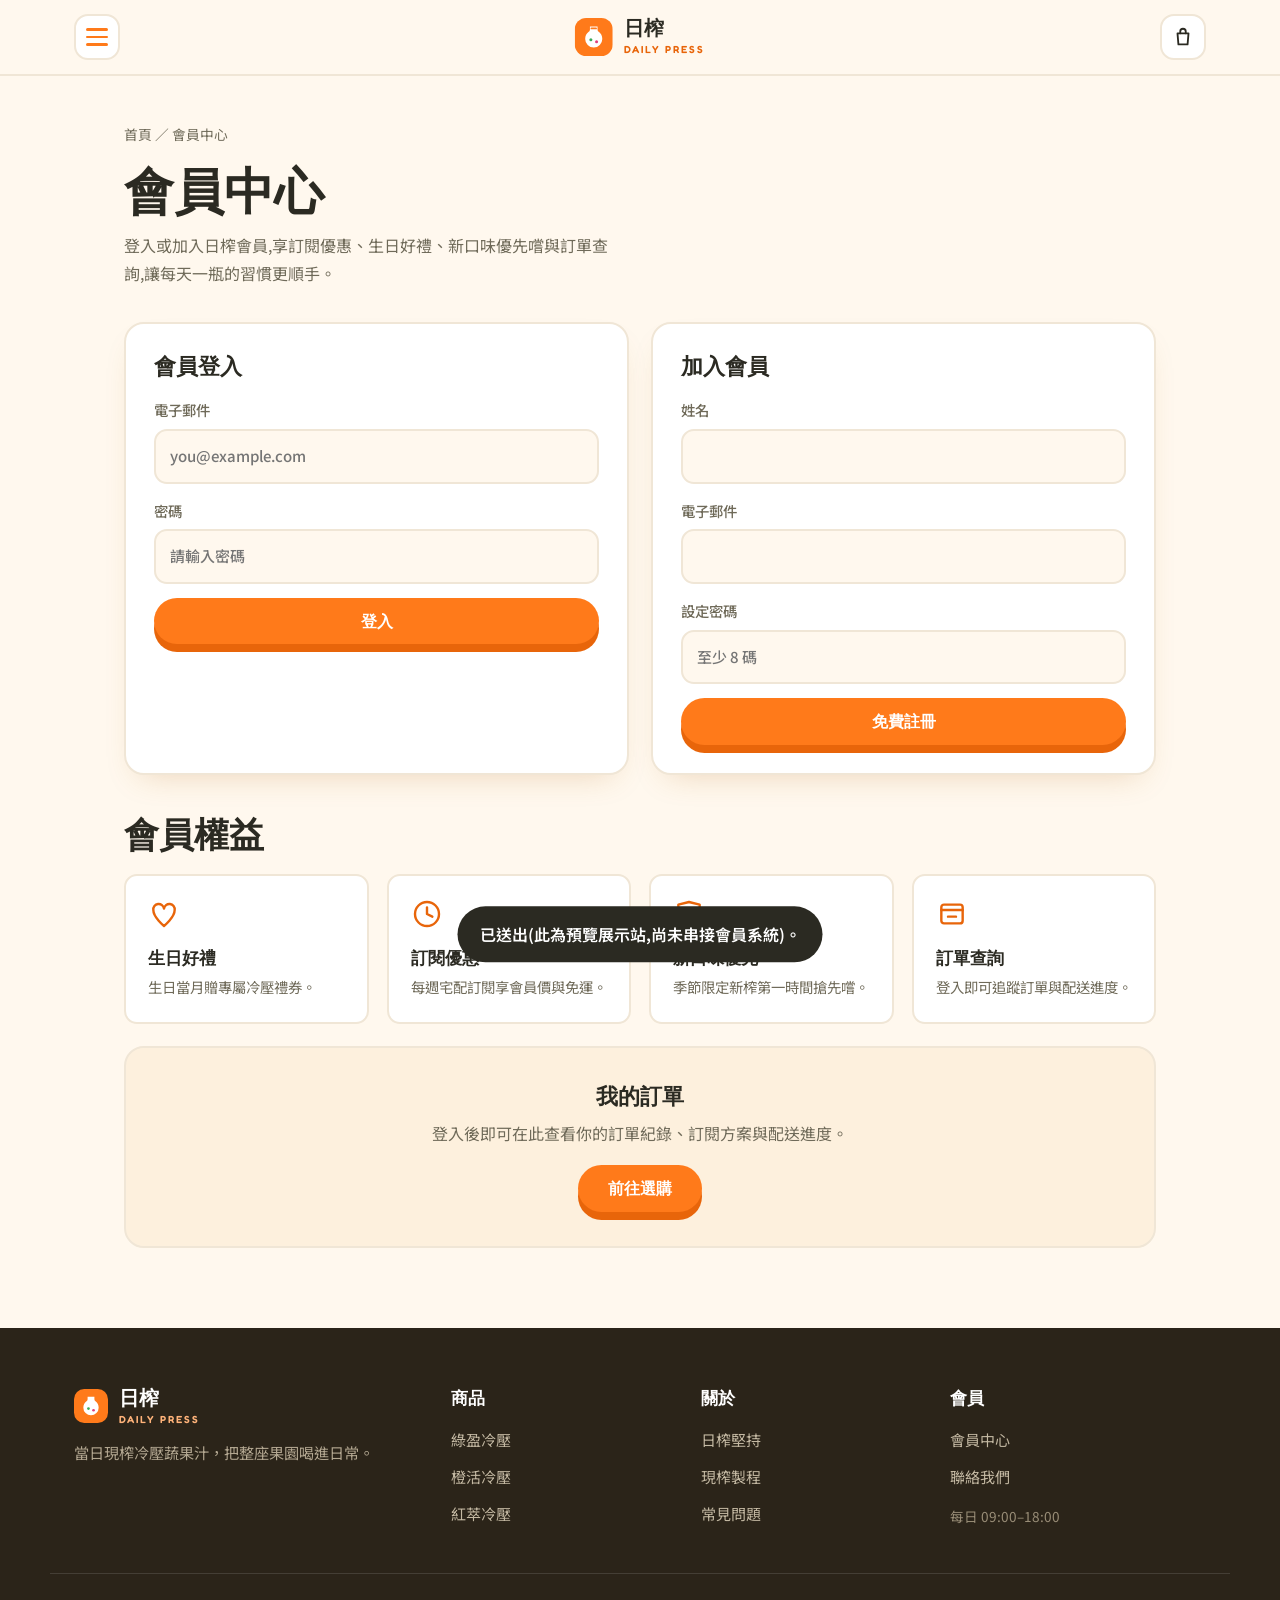
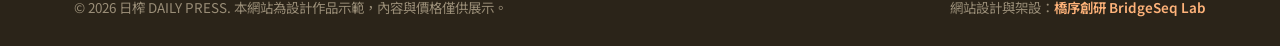
==== member.html @ da322b89 "Fix desktop nav breakpoint (logo left + horizontal nav) + add 會員中心 page (規範)" ====
<!DOCTYPE html>
<html lang="zh-Hant">
<head>
<meta charset="UTF-8">
<meta name="viewport" content="width=device-width, initial-scale=1">
<title>會員中心｜登入・註冊與訂單查詢 — 日榨 DAILY PRESS</title>
<meta name="description" content="日榨 DAILY PRESS 會員中心:登入或加入會員,享訂閱優惠、生日好禮、新口味優先嚐與訂單查詢,管理你的冷壓蔬果汁宅配。">
<meta name="keywords" content="日榨會員,會員中心,冷壓果汁訂閱,登入,註冊,訂單查詢">
<link rel="canonical" href="https://izzo24.github.io/daily-press/member.html">
<meta property="og:type" content="website">
<meta property="og:locale" content="zh_TW">
<meta property="og:site_name" content="日榨 DAILY PRESS">
<meta property="og:title" content="會員中心 — 日榨 DAILY PRESS">
<meta property="og:description" content="登入或加入日榨會員,享訂閱優惠、生日好禮與訂單查詢。">
<meta property="og:url" content="https://izzo24.github.io/daily-press/member.html">
<meta property="og:image" content="https://izzo24.github.io/daily-press/images/hero.webp">
<meta name="twitter:card" content="summary_large_image">
<meta name="theme-color" content="#ff7a1a">
<link rel="icon" href="data:image/svg+xml,%3Csvg xmlns='http://www.w3.org/2000/svg' viewBox='0 0 32 32'%3E%3Crect width='32' height='32' rx='9' fill='%23ff7a1a'/%3E%3Cpath d='M13 7h6v2.5c0 .8.4 1.5 1 2 2 1.6 3 3.5 3 6.5a7 7 0 01-14 0c0-3 1-4.9 3-6.5.6-.5 1-1.2 1-2V7z' fill='%23fff'/%3E%3C/svg%3E">
<link rel="preconnect" href="https://fonts.googleapis.com">
<link rel="preconnect" href="https://fonts.gstatic.com" crossorigin>
<link href="https://fonts.googleapis.com/css2?family=Fredoka:wght@500;600;700&family=Noto+Sans+TC:wght@400;500;700;900&display=swap" rel="stylesheet">
<link rel="stylesheet" href="./assets/style.css">
<style>
.mc{max-width:1080px;margin:0 auto;padding:46px 24px 80px}
.mc__crumb{font-size:.86rem;color:var(--ink-2);margin-bottom:14px}
.mc__crumb a{color:var(--ink-2)}.mc__crumb a:hover{color:var(--orange-d)}
.mc h1{font-family:var(--display);font-size:clamp(2rem,5vw,3.1rem);margin-bottom:10px}
.mc__sub{color:var(--ink-2);max-width:54ch;margin-bottom:34px}
.mc__grid{display:grid;grid-template-columns:1fr 1fr;gap:22px;margin-bottom:18px}
.mc__card{background:var(--panel);border:2px solid var(--line);border-radius:var(--r);padding:28px;box-shadow:var(--shadow)}
.mc__card h2{font-family:var(--display);font-size:1.4rem;margin-bottom:18px}
.mc__card label{display:block;font-weight:500;font-size:.9rem;margin-bottom:14px;color:var(--ink-2)}
.mc__card input{display:block;width:100%;margin-top:6px;padding:12px 14px;border:2px solid var(--line);border-radius:13px;background:var(--bg);font:inherit;font-size:15px;color:var(--ink)}
.mc__card input:focus{outline:none;border-color:var(--orange)}
.mc__h2{font-family:var(--display);font-size:clamp(1.5rem,4vw,2.2rem);margin:38px 0 18px}
.mc__benefits{display:grid;grid-template-columns:repeat(4,1fr);gap:18px}
.mc__b{background:var(--panel);border:2px solid var(--line);border-radius:var(--r-sm);padding:22px}
.mc__b svg{width:32px;height:32px;margin-bottom:10px;color:var(--orange-d)}
.mc__b h3{font-family:var(--display);font-size:1.08rem;margin-bottom:6px}
.mc__b p{font-size:.9rem;color:var(--ink-2)}
.mc__orders{margin-top:22px;background:var(--cream-2);border:2px solid var(--line);border-radius:var(--r);padding:34px;text-align:center}
.mc__orders h2{font-family:var(--display);font-size:1.4rem;margin-bottom:10px}
.mc__orders p{color:var(--ink-2);margin-bottom:18px}
.mc__toast{position:fixed;left:50%;bottom:28px;transform:translate(-50%,160%);background:var(--ink);color:#fff;padding:14px 22px;border-radius:999px;font-weight:600;z-index:400;transition:transform .4s}
.mc__toast.show{transform:translate(-50%,0)}
@media(max-width:760px){.mc__grid{grid-template-columns:1fr}.mc__benefits{grid-template-columns:1fr 1fr}}
@media(max-width:480px){.mc__benefits{grid-template-columns:1fr}}
</style>
<script type="application/ld+json">
{"@context":"https://schema.org","@graph":[
{"@type":"BreadcrumbList","itemListElement":[{"@type":"ListItem","position":1,"name":"首頁","item":"https://izzo24.github.io/daily-press/"},{"@type":"ListItem","position":2,"name":"會員中心","item":"https://izzo24.github.io/daily-press/member.html"}]},
{"@type":"WebPage","name":"會員中心 — 日榨 DAILY PRESS","url":"https://izzo24.github.io/daily-press/member.html","inLanguage":"zh-Hant"}]}
</script>
</head>
<body data-currency="NT$" data-ship-free="600" data-ship-fee="80" data-add-label="已加入購物車" data-cart-title="購物車">
<a class="skip" href="#main">跳到主要內容</a>
<header class="nav" id="top">
  <div class="wrap nav__in">
    <button class="burger" id="burger" aria-label="開啟選單" aria-expanded="false" aria-controls="menu"><span></span><span></span><span></span></button>
    <a class="brand" href="./index.html" aria-label="日榨 DAILY PRESS 首頁">
      <svg class="brand__mk" viewBox="0 0 40 40" width="38" height="38" aria-hidden="true"><rect width="40" height="40" rx="12" fill="#ff7a1a"/><path d="M16 9h8v3c0 1 .5 1.9 1.3 2.5C27.7 16.4 29 18.7 29 22a9 9 0 01-18 0c0-3.3 1.3-5.6 3.7-7.5C15.5 13.9 16 13 16 12V9z" fill="#fff"/><path d="M17.5 11h5" stroke="#ff7a1a" stroke-width="1.8" stroke-linecap="round"/><circle cx="17" cy="23" r="1.6" fill="#3aab5b"/><circle cx="23" cy="25" r="1.6" fill="#e0407a"/></svg>
      <span class="brand__tx"><b>日榨</b><i>DAILY PRESS</i></span>
    </a>
    <nav class="menu" id="menu" aria-label="主選單">
      <a href="./index.html#why">日榨堅持</a>
      <a href="./index.html#process">現榨製程</a>
      <a href="./index.html#shop">商品訂購</a>
      <a href="./index.html#faq">常見問題</a>
      <a href="./index.html#contact">聯絡我們</a>
      <a href="./member.html" aria-current="page">會員</a>
    </nav>
  </div>
</header>

<main id="main">
<section class="mc">
  <p class="mc__crumb"><a href="./index.html">首頁</a> ／ 會員中心</p>
  <h1>會員中心</h1>
  <p class="mc__sub">登入或加入日榨會員,享訂閱優惠、生日好禮、新口味優先嚐與訂單查詢,讓每天一瓶的習慣更順手。</p>
  <div class="mc__grid">
    <div class="mc__card">
      <h2>會員登入</h2>
      <form data-demo>
        <label>電子郵件<input type="email" required autocomplete="email" placeholder="you@example.com"></label>
        <label>密碼<input type="password" required autocomplete="current-password" placeholder="請輸入密碼"></label>
        <button class="btn btn--cta btn--block" type="submit">登入</button>
      </form>
    </div>
    <div class="mc__card">
      <h2>加入會員</h2>
      <form data-demo>
        <label>姓名<input type="text" required autocomplete="name"></label>
        <label>電子郵件<input type="email" required autocomplete="email"></label>
        <label>設定密碼<input type="password" required autocomplete="new-password" placeholder="至少 8 碼"></label>
        <button class="btn btn--cta btn--block" type="submit">免費註冊</button>
      </form>
    </div>
  </div>
  <h2 class="mc__h2">會員權益</h2>
  <div class="mc__benefits">
    <div class="mc__b"><svg viewBox="0 0 24 24" fill="none" stroke="currentColor" stroke-width="1.8" stroke-linecap="round" stroke-linejoin="round"><path d="M12 21S4 14.5 4 9a4 4 0 0 1 8-1 4 4 0 0 1 8 1c0 5.5-8 12-8 12z"/></svg><h3>生日好禮</h3><p>生日當月贈專屬冷壓禮券。</p></div>
    <div class="mc__b"><svg viewBox="0 0 24 24" fill="none" stroke="currentColor" stroke-width="1.8" stroke-linecap="round" stroke-linejoin="round"><circle cx="12" cy="12" r="9"/><path d="M12 7v5l4 2"/></svg><h3>訂閱優惠</h3><p>每週宅配訂閱享會員價與免運。</p></div>
    <div class="mc__b"><svg viewBox="0 0 24 24" fill="none" stroke="currentColor" stroke-width="1.8" stroke-linecap="round" stroke-linejoin="round"><path d="M4 5l8-2 8 2v6c0 5-3.5 8-8 10C7.5 19 4 16 4 11z"/></svg><h3>新口味優先</h3><p>季節限定新榨第一時間搶先嚐。</p></div>
    <div class="mc__b"><svg viewBox="0 0 24 24" fill="none" stroke="currentColor" stroke-width="1.8" stroke-linecap="round" stroke-linejoin="round"><rect x="4" y="5" width="16" height="14" rx="2"/><path d="M4 9h16M9 14h6"/></svg><h3>訂單查詢</h3><p>登入即可追蹤訂單與配送進度。</p></div>
  </div>
  <div class="mc__orders">
    <h2>我的訂單</h2>
    <p>登入後即可在此查看你的訂單紀錄、訂閱方案與配送進度。</p>
    <a class="btn btn--cta" href="./index.html#shop">前往選購</a>
  </div>
</section>
</main>

<footer class="foot">
  <div class="wrap foot__in">
    <div class="foot__brand">
      <a class="brand brand--foot" href="./index.html" aria-label="日榨 DAILY PRESS">
        <svg class="brand__mk" viewBox="0 0 40 40" width="34" height="34" aria-hidden="true"><rect width="40" height="40" rx="12" fill="#ff7a1a"/><path d="M16 9h8v3c0 1 .5 1.9 1.3 2.5C27.7 16.4 29 18.7 29 22a9 9 0 01-18 0c0-3.3 1.3-5.6 3.7-7.5C15.5 13.9 16 13 16 12V9z" fill="#fff"/><circle cx="17" cy="23" r="1.6" fill="#3aab5b"/><circle cx="23" cy="25" r="1.6" fill="#e0407a"/></svg>
        <span class="brand__tx"><b>日榨</b><i>DAILY PRESS</i></span>
      </a>
      <p>當日現榨冷壓蔬果汁，把整座果園喝進日常。</p>
    </div>
    <nav class="foot__col" aria-label="商品"><h4>商品</h4><a href="./index.html#shop">綠盈冷壓</a><a href="./index.html#shop">橙活冷壓</a><a href="./index.html#shop">紅萃冷壓</a></nav>
    <nav class="foot__col" aria-label="關於"><h4>關於</h4><a href="./index.html#why">日榨堅持</a><a href="./index.html#process">現榨製程</a><a href="./index.html#faq">常見問題</a></nav>
    <div class="foot__col"><h4>會員</h4><a href="./member.html">會員中心</a><a href="./index.html#contact">聯絡我們</a><p class="foot__hours">每日 09:00–18:00</p></div>
  </div>
  <div class="wrap foot__btm">
    <small>© 2026 日榨 DAILY PRESS. 本網站為設計作品示範，內容與價格僅供展示。</small>
    <small class="foot__credit">網站設計與架設：<a href="https://bridgeseqlab.com" target="_blank" rel="noopener">橋序創研 BridgeSeq Lab</a></small>
  </div>
</footer>
<div class="mc__toast" id="mcToast" role="status" aria-live="polite">已送出(此為預覽展示站,尚未串接會員系統)。</div>
<script src="./assets/app.js" defer></script>
<script>
document.addEventListener("DOMContentLoaded",function(){
  var b=document.getElementById("burger"),m=document.getElementById("menu");
  if(b&&m){b.addEventListener("click",function(){var o=m.classList.toggle("open");b.setAttribute("aria-expanded",o?"true":"false");});}
  var t=document.getElementById("mcToast");
  document.querySelectorAll("form[data-demo]").forEach(function(f){f.addEventListener("submit",function(e){e.preventDefault();if(t){t.classList.add("show");clearTimeout(t._t);t._t=setTimeout(function(){t.classList.remove("show");},3200);}f.reset();});});
});
</script>
</body>
</html>
---- assets/style.css ----
:root{
  --bg:oklch(0.982 0.0152 77.07); --ink:oklch(0.283 0.0142 101.38); --ink-2:oklch(0.524 0.0265 93.52); --orange:oklch(0.724 0.1868 48.9); --orange-d:oklch(0.66 0.1824 46.1);
  --green:oklch(0.658 0.1546 149.55); --green-d:oklch(0.568 0.1357 149.38); --berry:oklch(0.62 0.2 3.16); --yellow:oklch(0.847 0.161 83.38); --line:oklch(0.929 0.0239 79.74); --panel:oklch(1 0 0); --cream-2:oklch(0.96 0.0287 77.55);
  --r:20px; --r-sm:13px; --maxw:1180px;
  --shadow:0 14px 32px -16px oklch(0.602 0.1253 63.57 / 0.28); --shadow-lg:0 28px 60px -24px oklch(0.602 0.1253 63.57 / 0.4);
  --display:"Fredoka",system-ui,sans-serif; --tc:"Noto Sans TC",system-ui,sans-serif;
  --c-accent:oklch(0.724 0.1868 48.9); --c-accent2:oklch(0.658 0.1546 149.55); --c-ink:oklch(0.283 0.0142 101.38); --c-muted:oklch(0.524 0.0265 93.52); --c-panel:oklch(1 0 0); --c-soft:oklch(0.982 0.0152 77.07); --c-line:oklch(0.929 0.0239 79.74); --c-onacc:oklch(1 0 0);
}
*{box-sizing:border-box;margin:0;padding:0}
html{scroll-behavior:smooth;-webkit-text-size-adjust:100%}
body{font-family:var(--tc);color:var(--ink);background:var(--bg);line-height:1.78;overflow-x:hidden}
img{max-width:100%;height:auto;display:block}
a{color:inherit;text-decoration:none}
h1,h2,h3,h4{line-height:1.22;text-wrap:balance;font-family:var(--display);font-weight:700}
p{text-wrap:pretty}
.wrap{width:100%;max-width:var(--maxw);margin:0 auto;padding:0 24px}
.skip{position:absolute;left:-999px;top:0;background:var(--orange);color:oklch(1 0 0);padding:10px 16px;border-radius:0 0 10px 0;z-index:300}
.skip:focus{left:0}

.btn{display:inline-flex;align-items:center;justify-content:center;gap:8px;font-family:var(--display);font-weight:600;font-size:1.02rem;padding:13px 28px;border-radius:999px;border:2.5px solid transparent;cursor:pointer;transition:.2s ease;white-space:nowrap;line-height:1}
.btn--cta{background:var(--orange);color:oklch(1 0 0);box-shadow:0 8px 0 0 var(--orange-d)}
.btn--cta:hover{transform:translateY(2px);box-shadow:0 6px 0 0 var(--orange-d)}
.btn--cta:active{transform:translateY(8px);box-shadow:0 0 0 0 var(--orange-d)}
.btn--ghost{background:oklch(1 0 0);color:var(--green-d);border-color:var(--green)}
.btn--ghost:hover{background:var(--green);color:oklch(1 0 0)}
.btn--block{width:100%}

.eyebrow{display:inline-flex;align-items:center;gap:8px;font-family:var(--display);font-weight:600;font-size:.82rem;letter-spacing:.08em;color:var(--orange-d)}
.eyebrow .dot{width:9px;height:9px;border-radius:50%;background:var(--green);display:inline-block}
.eyebrow--w{color:oklch(0.929 0.0528 69.86)}.eyebrow--w .dot{background:var(--yellow)}
.eyebrow--c{justify-content:center}
.sec-head{max-width:680px;margin:0 auto 46px;text-align:center}
.sec-head--left{text-align:left;margin-left:0}
.sec-head h2{font-size:clamp(1.9rem,4vw,2.8rem);margin:12px 0 12px;color:var(--ink)}
.sec-head p{color:var(--ink-2);font-size:1.05rem}

.nav{position:sticky;top:0;z-index:100;background:oklch(0.982 0.0152 77.07 / 0.9);backdrop-filter:blur(12px);border-bottom:2px solid var(--line)}
.nav__in{display:flex;align-items:center;gap:16px;height:74px}
.brand{display:flex;align-items:center;gap:11px}
.brand__tx{display:flex;flex-direction:column;line-height:1.1;gap:4px}
.brand__tx b{font-family:var(--display);font-size:1.24rem;font-weight:700;color:var(--ink)}
.brand__tx i{font-family:var(--display);font-style:normal;font-weight:600;font-size:.64rem;letter-spacing:.2em;color:var(--orange-d)}
.menu{display:flex;gap:2px;margin-left:auto}
.menu a{font-size:.93rem;font-weight:500;color:var(--ink-2);padding:8px 11px;border-radius:999px;transition:.18s}
.menu a:hover{color:var(--orange-d);background:oklch(0.963 0.0267 69.3)}
.nav__cta{margin-left:6px}
.burger{display:none;flex-direction:column;gap:5px;width:46px;height:46px;border:2px solid var(--line);border-radius:14px;background:oklch(1 0 0);cursor:pointer;align-items:center;justify-content:center}
.burger span{width:22px;height:2.6px;background:var(--orange);border-radius:2px;transition:.25s}
.burger[aria-expanded="true"] span:nth-child(1){transform:translateY(7.6px) rotate(45deg)}
.burger[aria-expanded="true"] span:nth-child(2){opacity:0}
.burger[aria-expanded="true"] span:nth-child(3){transform:translateY(-7.6px) rotate(-45deg)}

section{padding:90px 0}

.imgblock{position:relative}
.imgblock__bg{position:absolute;inset:0;z-index:0}
.imgblock__bg img{width:100%;height:100%;object-fit:cover}
.imgblock__bg--dim::after{content:"";position:absolute;inset:0;background:linear-gradient(90deg,oklch(0.242 0.036 82.88 / 0.8),oklch(0.242 0.036 82.88 / 0.45))}

.hero{min-height:90vh;display:flex;align-items:center;overflow:hidden}
.hero .imgblock__bg::after{content:"";position:absolute;inset:0;background:linear-gradient(90deg,oklch(0.982 0.0152 77.07 / 0.96) 0%,oklch(0.982 0.0152 77.07 / 0.82) 42%,oklch(0.982 0.0152 77.07 / 0.2) 100%)}
.hero__in{position:relative;z-index:2;max-width:620px;padding:90px 0}
.hero h1{font-size:clamp(2.7rem,6.2vw,4.6rem);margin:16px 0 18px}
.hero h1 .hl{color:var(--orange)}
.lede{font-size:1.12rem;color:var(--ink-2);max-width:33em}
.hero__cta{display:flex;gap:14px;margin-top:28px;flex-wrap:wrap}
.scrollcue{position:absolute;left:50%;bottom:22px;transform:translateX(-50%);color:var(--orange);z-index:2;opacity:.75;animation:bob 1.8s ease-in-out infinite}
@keyframes bob{0%,100%{transform:translate(-50%,0)}50%{transform:translate(-50%,7px)}}

.problem{background:var(--cream-2)}
.pains{list-style:none;display:grid;grid-template-columns:repeat(3,1fr);gap:24px;margin-top:8px}
.pains li{background:var(--panel);border:2px solid var(--line);border-radius:var(--r);padding:28px 24px;box-shadow:var(--shadow)}
.pains__n{font-family:var(--display);font-size:2rem;font-weight:700;color:var(--orange)}
.pains p{margin-top:10px;color:var(--ink-2)}

.imgblock--split{display:grid;grid-template-columns:1fr 1fr;gap:0;align-items:stretch;padding:0;background:var(--panel)}
.imgblock--split .imgblock__media img{width:100%;height:100%;object-fit:cover;min-height:420px}
.why__copy{padding:72px clamp(24px,5vw,72px)}
.why__copy h2{font-size:clamp(1.8rem,3.2vw,2.5rem);margin:14px 0 26px;color:var(--ink)}
.feats{display:flex;flex-direction:column;gap:22px}
.feat{display:flex;gap:16px;align-items:flex-start}
.feat__ic{flex:none;width:48px;height:48px;border-radius:14px;background:oklch(0.963 0.0267 69.3);color:var(--orange-d);display:flex;align-items:center;justify-content:center}
.feat:nth-child(2) .feat__ic{background:oklch(0.959 0.0214 158.59);color:var(--green-d)}
.feat:nth-child(3) .feat__ic{background:oklch(0.948 0.0261 353.53);color:var(--berry)}
.feat:nth-child(4) .feat__ic{background:oklch(0.971 0.0381 90.65);color:oklch(0.699 0.1381 81.62)}
.feat h3{font-size:1.16rem;margin-bottom:4px;color:var(--ink)}
.feat p{color:var(--ink-2);font-size:.95rem}

.process{min-height:62vh;display:flex;align-items:center;overflow:hidden;color:oklch(1 0 0)}
.process__in{position:relative;z-index:2;max-width:560px}
.process h2{font-size:clamp(2rem,4vw,3rem);color:oklch(1 0 0);margin:14px 0 16px}
.process p{color:oklch(0.955 0.0255 73.19);font-size:1.06rem}

.proof{background:var(--bg)}
.stats3{display:grid;grid-template-columns:repeat(3,1fr);gap:24px;max-width:760px;margin:0 auto 44px}
.stat3{text-align:center;background:var(--panel);border:2px solid var(--line);border-radius:var(--r);padding:26px 18px;box-shadow:var(--shadow)}
.stat3 b{display:block;font-family:var(--display);font-size:2.6rem;font-weight:700;color:var(--orange);line-height:1}
.stat3:nth-child(2) b{color:var(--green-d)}.stat3:nth-child(3) b{color:var(--berry)}
.stat3 span{display:block;margin-top:8px;color:var(--ink-2);font-size:.92rem}
.rev-track{display:flex;gap:24px;overflow-x:auto;scroll-snap-type:none;padding:6px 2px 18px;-webkit-overflow-scrolling:touch;scrollbar-width:none}
.rev-track::-webkit-scrollbar{display:none}
.card{background:var(--panel);border:2px solid var(--line);border-radius:var(--r);box-shadow:var(--shadow)}
.rev{flex:0 0 360px;max-width:88vw;scroll-snap-align:center;padding:28px 26px}
.rev blockquote{font-size:1.05rem;color:var(--ink);margin-bottom:14px;line-height:1.7}
.rev figcaption{color:var(--ink-2);font-size:.9rem;font-weight:500}
.rev-dots{display:flex;gap:8px;justify-content:center;margin-top:18px}
.rev-dots button{width:10px;height:10px;border-radius:50%;border:none;background:oklch(0.876 0.0424 75.39);cursor:pointer;transition:.2s;padding:0}
.rev-dots button[aria-current="true"]{background:var(--orange);width:26px;border-radius:999px}

.shop{background:var(--cream-2)}
.shopgrid{display:grid;grid-template-columns:repeat(4,1fr);gap:22px}
.shopcard{background:var(--panel);border:2px solid var(--line);border-radius:var(--r);overflow:hidden;box-shadow:var(--shadow);display:flex;flex-direction:column;transition:.25s}
.shopcard:hover{transform:translateY(-5px);box-shadow:var(--shadow-lg)}
.shopcard__img{position:relative;aspect-ratio:1/1;overflow:hidden;background:oklch(0.963 0.0267 69.3)}
.shopcard__img img{width:100%;height:100%;object-fit:cover;transition:.5s}
.shopcard:hover .shopcard__img img{transform:scale(1.06)}
.tag{position:absolute;top:12px;left:12px;color:oklch(1 0 0);font-family:var(--display);font-size:.76rem;font-weight:600;padding:5px 12px;border-radius:999px}
.tag--green{background:var(--green)}.tag--berry{background:var(--berry)}
.shopcard__body{padding:20px;display:flex;flex-direction:column;gap:9px;flex:1}
.shopcard__body h3{font-size:1.18rem;color:var(--ink)}
.shopcard__body>p{color:var(--ink-2);font-size:.92rem}
.spec{list-style:none;display:flex;flex-direction:column;gap:5px;margin:2px 0}
.spec li{position:relative;padding-left:20px;font-size:.84rem;color:var(--ink-2)}
.spec li::before{content:"";position:absolute;left:0;top:8px;width:11px;height:11px;border-radius:50%;background-image:url("data:image/svg+xml,%3Csvg xmlns='http://www.w3.org/2000/svg' viewBox='0 0 24 24'%3E%3Cpath d='M5 12l4 4 10-10' fill='none' stroke='%233aab5b' stroke-width='3' stroke-linecap='round' stroke-linejoin='round'/%3E%3C/svg%3E");background-size:11px;background-repeat:no-repeat}
.shopcard__buy{display:flex;align-items:center;justify-content:space-between;gap:10px;margin-top:auto;padding-top:4px}
.price{font-family:var(--display);font-size:1.5rem;font-weight:700;color:var(--orange-d);white-space:nowrap}
.qtypick{display:inline-flex;align-items:center;border:2px solid var(--line);border-radius:999px;overflow:hidden}
.qtypick__b{width:32px;height:32px;border:none;background:var(--panel);color:var(--ink);font-size:1.1rem;cursor:pointer;line-height:1}
.qtypick__b:hover{background:var(--orange);color:oklch(1 0 0)}
.qtypick__n{min-width:26px;text-align:center;font-weight:700}

.faq{background:var(--bg)}
.faq__in{max-width:820px;margin:0 auto}
.acc{margin-top:26px;display:flex;flex-direction:column;gap:12px}
.acc__item{border:2px solid var(--line);border-radius:var(--r-sm);overflow:hidden;background:var(--panel)}
.acc__q{width:100%;text-align:left;background:none;border:none;padding:20px 22px;font-family:var(--display);font-size:1.05rem;font-weight:600;color:var(--ink);cursor:pointer;display:flex;justify-content:space-between;align-items:center;gap:16px}
.acc__ic{flex:none;width:22px;height:22px;position:relative}
.acc__ic::before,.acc__ic::after{content:"";position:absolute;background:var(--orange);border-radius:2px;left:50%;top:50%}
.acc__ic::before{width:14px;height:2.6px;transform:translate(-50%,-50%)}
.acc__ic::after{width:2.6px;height:14px;transform:translate(-50%,-50%);transition:.25s}
.acc__q[aria-expanded="true"] .acc__ic::after{transform:translate(-50%,-50%) rotate(90deg);opacity:0}
.acc__a{max-height:0;overflow:hidden;transition:max-height .3s ease}
.acc__a p{padding:0 22px 20px;color:var(--ink-2)}

.contact{background:linear-gradient(140deg,var(--orange),oklch(0.781 0.1574 60.74));color:oklch(1 0 0)}
.contact__in{display:grid;grid-template-columns:1fr 1fr;gap:50px;align-items:center}
.contact__copy h2{font-size:clamp(1.9rem,3.6vw,2.7rem);color:oklch(1 0 0);margin:14px 0 14px}
.contact__copy>p{color:oklch(0.968 0.0233 69.61);margin-bottom:20px}
.contact__meta{list-style:none;display:flex;flex-direction:column;gap:12px}
.contact__meta li{display:flex;gap:14px}
.contact__meta b{color:oklch(1 0 0);min-width:80px}
.contact__meta span{color:oklch(0.965 0.025 69.44)}
.contactform{background:var(--panel);border-radius:var(--r);padding:28px;display:flex;flex-direction:column;gap:16px;box-shadow:var(--shadow-lg)}
.cfield{display:flex;flex-direction:column;gap:7px}
.cfield span{font-weight:700;color:var(--ink);font-size:.92rem}
.cfield input,.cfield textarea{width:100%;border:2px solid var(--line);border-radius:12px;padding:11px 13px;font-family:inherit;font-size:1rem;background:oklch(1 0 0);color:var(--ink)}
.cfield input.err{border-color:oklch(0.597 0.1872 31.39)}
.cfield input:focus,.cfield textarea:focus{outline:2px solid var(--orange);outline-offset:1px;border-color:transparent}
.cf-done{text-align:center;color:var(--green-d);padding:24px 0}
.cf-done h3{font-family:var(--display);margin:10px 0 6px;color:var(--ink)}
.cf-done p{color:var(--ink-2);font-size:.94rem}

.foot{background:oklch(0.265 0.022 78.8);color:oklch(0.852 0.0285 81.46);padding:60px 0 26px}
.foot__in{display:grid;grid-template-columns:1.6fr 1fr 1fr 1.2fr;gap:36px}
.brand--foot .brand__tx b{color:oklch(1 0 0)}.brand--foot .brand__tx i{color:oklch(0.827 0.1149 57.22)}
.foot__brand p{margin-top:14px;color:oklch(0.733 0.0337 82.73);font-size:.95rem;max-width:24em}
.foot__col h4{color:oklch(1 0 0);font-size:1.05rem;margin-bottom:14px;font-family:var(--display)}
.foot__col a{display:block;color:oklch(0.789 0.0327 84.58);font-size:.94rem;padding:5px 0;transition:.18s}
.foot__col a:hover{color:oklch(0.827 0.1149 57.22)}
.foot__hours{color:oklch(0.648 0.0346 82.69);font-size:.85rem;margin-top:8px}
.foot__static{display:block;font-size:.94rem;padding:5px 0;color:oklch(0.789 0.0327 84.58);opacity:.92}
.foot__btm{display:flex;justify-content:space-between;gap:14px;flex-wrap:wrap;border-top:1px solid oklch(1 0 0 / 0.12);margin-top:40px;padding-top:22px}
.foot__btm small{color:oklch(0.648 0.0346 82.69);font-size:.84rem}
.foot__credit a{color:oklch(0.827 0.1149 57.22);font-weight:600}
.foot__credit a:hover{text-decoration:underline}

.floatcta{position:fixed;left:50%;bottom:18px;transform:translateX(-50%) translateY(30px);background:var(--orange);color:oklch(1 0 0);font-family:var(--display);font-weight:600;padding:13px 30px;border-radius:999px;box-shadow:0 8px 0 0 var(--orange-d),var(--shadow-lg);z-index:85;opacity:0;visibility:hidden;transition:.3s;font-size:.98rem}
.floatcta.show{opacity:1;visibility:visible;transform:translateX(-50%) translateY(0)}
.floatcta:hover{background:var(--orange-d)}

.totop{position:fixed;right:22px;bottom:22px;width:52px;height:52px;border-radius:50%;border:3px solid oklch(1 0 0);background:var(--orange);color:oklch(1 0 0);display:flex;align-items:center;justify-content:center;cursor:pointer;box-shadow:var(--shadow-lg);opacity:0;visibility:hidden;transform:translateY(14px) scale(.85);transition:.3s;z-index:90}
.totop.show{opacity:1;visibility:visible;transform:translateY(0) scale(1)}
.totop:hover{background:var(--green);transform:translateY(-3px) rotate(8deg)}

.toast{position:fixed;left:50%;bottom:80px;transform:translate(-50%,40px);background:var(--ink);color:oklch(1 0 0);padding:13px 24px;border-radius:999px;font-family:var(--display);font-weight:600;font-size:.96rem;box-shadow:var(--shadow-lg);opacity:0;visibility:hidden;transition:.3s;z-index:120}
.toast.show{opacity:1;visibility:visible;transform:translate(-50%,0)}

.reveal{opacity:0;transform:translateY(22px);transition:opacity .6s ease,transform .6s ease}
.reveal.in{opacity:1;transform:none}

@media(max-width:1024px){.shopgrid{grid-template-columns:repeat(2,1fr)}}
@media(max-width:980px){
  .imgblock--split{grid-template-columns:1fr}
  .imgblock--split .imgblock__media img{min-height:300px}
  .contact__in{grid-template-columns:1fr;gap:32px}
}
@media(max-width:860px){
  section{padding:64px 0}
  .nav__cta{display:none}.burger{display:flex}
  .menu{position:fixed;inset:74px 0 auto 0;flex-direction:column;gap:0;background:var(--bg);border-bottom:2px solid var(--line);padding:10px 24px 22px;transform:translateY(-130%);transition:transform .3s ease;box-shadow:var(--shadow);margin-left:0}
  .menu.open{display:flex;transform:translateY(0)}
  .menu a{padding:13px 6px;font-size:1.05rem;border-bottom:1px solid var(--line)}
  .pains,.stats3{grid-template-columns:1fr}
  .hero__in{max-width:none}
}
@media(max-width:560px){
  .wrap{padding:0 18px}
  .shopgrid{grid-template-columns:1fr}
  .foot__in{grid-template-columns:1fr 1fr}.foot__brand{grid-column:1/-1}
}
@media(prefers-reduced-motion:reduce){*{scroll-behavior:auto!important;transition:none!important;animation:none!important}.reveal{opacity:1;transform:none}}

/* ===== 購物車 / 結帳 ===== */
.cartbtn{position:relative;display:inline-flex;align-items:center;justify-content:center;width:46px;height:46px;border-radius:14px;border:2px solid var(--c-line);background:var(--c-panel);color:var(--c-ink);cursor:pointer;transition:.2s;flex:none}
.cartbtn:hover{color:var(--c-accent);border-color:var(--c-accent)}
.cartbtn__n{position:absolute;top:-6px;right:-6px;min-width:20px;height:20px;padding:0 5px;border-radius:999px;background:var(--c-accent);color:var(--c-onacc);font-size:.72rem;font-weight:700;display:flex;align-items:center;justify-content:center;line-height:1;transform:scale(0);transition:.2s}
.cartbtn.has .cartbtn__n{transform:scale(1)}
.cartmodal{position:fixed;inset:0;z-index:200;visibility:hidden}
.cartmodal.open{visibility:visible}
.cartmodal__ov{position:absolute;inset:0;background:oklch(0.134 0 0 / 0.5);opacity:0;transition:.3s}
.cartmodal.open .cartmodal__ov{opacity:1}
.cartdrawer{position:absolute;top:0;right:0;height:100%;width:min(430px,93vw);background:var(--c-soft);box-shadow:-20px 0 50px -20px oklch(0 0 0 / 0.45);display:flex;flex-direction:column;transform:translateX(100%);transition:transform .32s cubic-bezier(.3,.7,.3,1)}
.cartmodal.open .cartdrawer{transform:none}
.cartdrawer__hd{display:flex;align-items:center;justify-content:space-between;padding:20px 22px;border-bottom:2px solid var(--c-line);flex:none}
.cartdrawer__hd h3{font-family:var(--display);font-size:1.2rem;color:var(--c-ink)}
.cartdrawer__x{width:38px;height:38px;border:none;background:transparent;color:var(--c-muted);cursor:pointer;border-radius:8px}
.cartdrawer__x:hover{background:var(--c-line);color:var(--c-ink)}
.cartdrawer__bd{padding:18px 22px 26px;overflow-y:auto;flex:1;color:var(--c-ink)}
.cempty{text-align:center;padding:50px 0;color:var(--c-muted)}
.cempty p{margin-bottom:18px}
.clines{display:flex;flex-direction:column;gap:14px}
.cline{border:2px solid var(--c-line);border-radius:14px;padding:14px;background:var(--c-panel)}
.cline__main{display:flex;justify-content:space-between;gap:10px;margin-bottom:10px}
.cline__name{font-weight:700;color:var(--c-ink)}
.cline__price{color:var(--c-muted);font-size:.88rem;white-space:nowrap}
.cline__ctl{display:flex;align-items:center;gap:12px}
.qty{display:inline-flex;align-items:center;border:2px solid var(--c-line);border-radius:999px;overflow:hidden}
.qty__b{width:32px;height:32px;border:none;background:var(--c-panel);color:var(--c-ink);font-size:1.1rem;cursor:pointer;line-height:1}
.qty__b:hover{background:var(--c-accent);color:var(--c-onacc)}
.qty__n{min-width:30px;text-align:center;font-weight:700}
.cline__sum{margin-left:auto;font-weight:800;color:var(--c-ink);white-space:nowrap}
.cline__rm{border:none;background:transparent;color:var(--c-muted);font-size:.82rem;cursor:pointer;text-decoration:underline;padding:4px}
.cline__rm:hover{color:var(--c-accent)}
.csum{margin-top:20px;border-top:2px solid var(--c-line);padding-top:16px}
.csum--mini{margin-top:14px}
.csum__row{display:flex;justify-content:space-between;gap:10px;padding:5px 0;color:var(--c-muted)}
.csum__total{color:var(--c-ink);font-weight:800;font-size:1.15rem;border-top:2px solid var(--c-line);margin-top:6px;padding-top:12px}
.csum__hint{font-size:.82rem;color:var(--c-accent);margin:2px 0 0;text-align:right}
.cbtn-full{width:100%;margin-top:16px}
.cnote{font-size:.78rem;color:var(--c-muted);text-align:center;margin-top:12px}
.cform{display:flex;flex-direction:column;gap:16px}
.cobanner{background:var(--c-panel);border:2px dashed var(--c-accent);color:var(--c-ink);font-size:.85rem;padding:10px 14px;border-radius:10px}
.cform .cfield>span,.cform .cfield legend{font-weight:700;color:var(--c-ink);font-size:.92rem;padding:0}
.cform .cfield input[type=text],.cform .cfield textarea{width:100%;border:2px solid var(--c-line);border-radius:12px;padding:11px 13px;font-family:inherit;font-size:1rem;background:var(--c-panel);color:var(--c-ink)}
.cform .cfield{border:none;padding:0;margin:0}
.copt{display:flex;align-items:center;gap:9px;padding:9px 12px;border:2px solid var(--c-line);border-radius:12px;cursor:pointer;font-size:.95rem;color:var(--c-ink);margin-top:6px}
.copt input{accent-color:var(--c-accent)}
.cactions{display:flex;gap:12px;margin-top:4px}
.cactions .btn{flex:1}
.cdone{text-align:center;padding:14px 0}
.cdone__ic{color:var(--c-accent2);margin-bottom:10px}
.cdone h4{font-family:var(--display);font-size:1.4rem;color:var(--c-ink);margin-bottom:6px}
.cdone__no{color:var(--c-muted);margin-bottom:18px;font-size:.92rem;letter-spacing:.04em}
.cdone__card{text-align:left;border:2px solid var(--c-line);border-radius:14px;padding:16px;background:var(--c-panel)}
.cdone__hr{border:none;border-top:2px solid var(--c-line);margin:10px 0}
@media(max-width:560px){.cactions{flex-direction:column}}

.stars{display:inline-block;width:120px;height:22px;margin-bottom:12px;--p:100%;background:linear-gradient(90deg,oklch(0.784 0.1587 72.99) 0 var(--p),oklch(0.918 0.029 77.54) var(--p) 100%);-webkit-mask:url("data:image/svg+xml,%3Csvg xmlns='http://www.w3.org/2000/svg' viewBox='0 0 24 24'%3E%3Cpath d='M12 17.3l-6.18 3.7 1.64-7.03L2 9.24l7.19-.61L12 2l2.81 6.63 7.19.61-5.46 4.73 1.64 7.03z' fill='%23000'/%3E%3C/svg%3E") 0 0/24px 24px repeat-x;mask:url("data:image/svg+xml,%3Csvg xmlns='http://www.w3.org/2000/svg' viewBox='0 0 24 24'%3E%3Cpath d='M12 17.3l-6.18 3.7 1.64-7.03L2 9.24l7.19-.61L12 2l2.81 6.63 7.19.61-5.46 4.73 1.64 7.03z' fill='%23000'/%3E%3C/svg%3E") 0 0/24px 24px repeat-x}

/* 輪播控制：拖曳 + 箭頭 + 點 */
.rev-track{cursor:grab}
.rev-track.grabbing{cursor:grabbing;scroll-snap-type:none;scroll-behavior:auto;user-select:none}
.revctrl{display:flex;align-items:center;justify-content:center;gap:16px;margin-top:18px;flex-wrap:wrap}
.revctrl .rev-dots{margin-top:0}
.carrow{display:flex;align-items:center;justify-content:center;cursor:pointer;transition:.2s;flex:none}
.carrow:disabled{opacity:.35;cursor:default}

.carrow{width:48px;height:48px;border-radius:50%;border:2px solid var(--orange);background:oklch(1 0 0);color:var(--orange-d);box-shadow:0 4px 0 var(--orange-d)}
.carrow:hover:not(:disabled){background:var(--orange);color:oklch(1 0 0)}
.carrow:active:not(:disabled){transform:translateY(3px);box-shadow:0 1px 0 var(--orange-d)}

/* header 選單靠右・排版優化 */
.nav__in{gap:14px}
.menu{margin-left:auto;gap:clamp(3px,.55vw,9px)}
.menu a{padding:8px 12px}
.nav__cta{margin-left:16px}
.cartbtn{margin-left:8px}

@media(max-width:860px){.burger{display:flex}}


/* ===== 標準 header：漢堡左／Logo置中／購物車右／抽屜選單（覆寫，2026-06-25） ===== */
.nav__in{justify-content:space-between;position:relative;gap:14px}
.nav__in .brand{position:absolute;left:50%;transform:translateX(-50%);margin:0}
.burger{display:flex!important;flex:none;margin-left:0!important}
.menu{display:none!important;margin-left:0!important}
.menu.open{display:flex!important;position:fixed;inset:74px 0 auto 0;flex-direction:column;gap:0;background:var(--bg);border-bottom:1px solid var(--line);padding:10px 24px 22px;box-shadow:var(--shadow);transform:none!important;z-index:99}
.menu.open a{padding:13px 6px;font-size:1.05rem;border-bottom:1px solid var(--line)}
.cartbtn{margin-left:0!important}


/* 購物車「繼續購物」外框鈕 */
.cbtn-ghost{width:100%;margin-top:10px;display:inline-flex;align-items:center;justify-content:center;background:transparent;color:var(--c-ink);border:1px solid var(--c-line);border-radius:30px;padding:11px 20px;font-family:var(--tc);font-weight:500;font-size:.98rem;cursor:pointer;transition:.2s}
.cbtn-ghost:hover{border-color:var(--c-accent);color:var(--c-accent)}
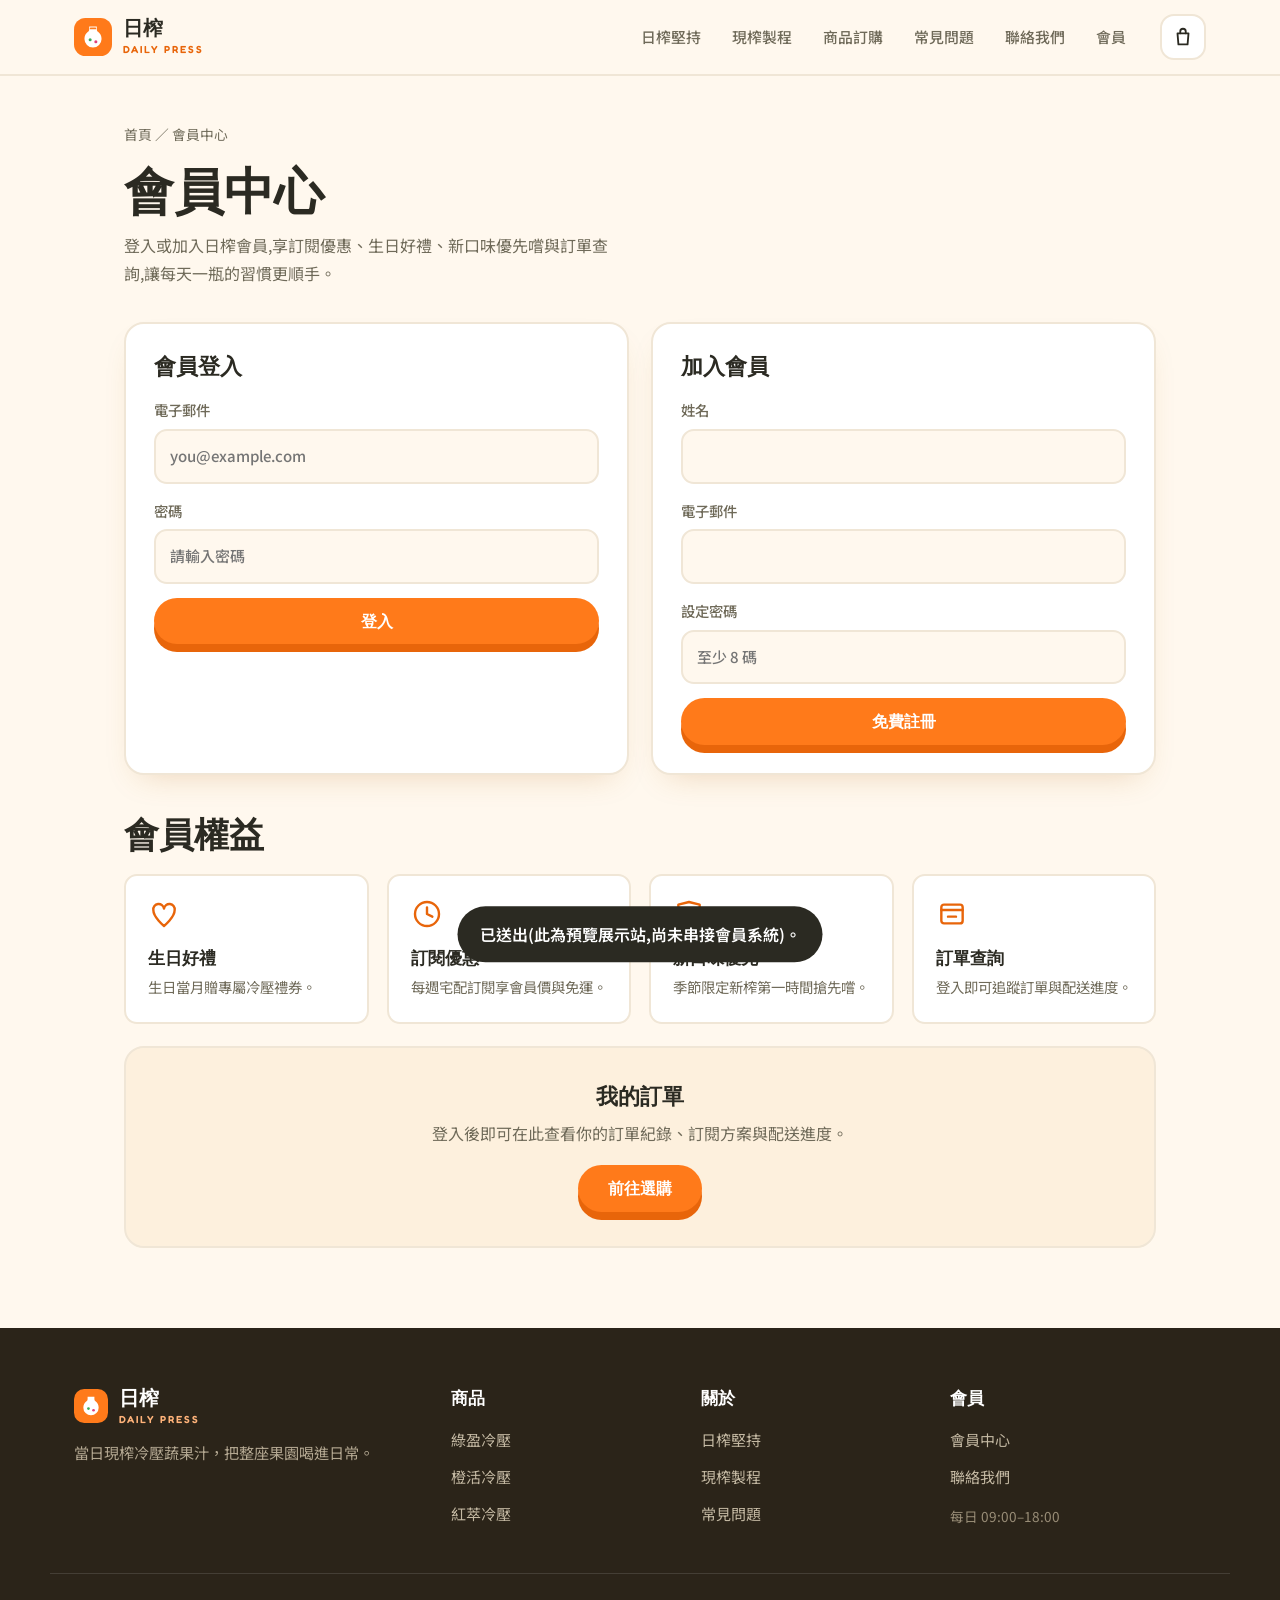
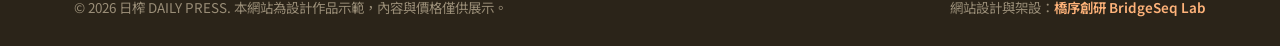
==== commit eb053c92: "Scope hamburger-always header to mobile (<=860); desktop = logo left + nav right per spec; css v3" ====
--- a/member.html
+++ b/member.html
@@ -20,7 +20,7 @@
 <link rel="preconnect" href="https://fonts.googleapis.com">
 <link rel="preconnect" href="https://fonts.gstatic.com" crossorigin>
 <link href="https://fonts.googleapis.com/css2?family=Fredoka:wght@500;600;700&family=Noto+Sans+TC:wght@400;500;700;900&display=swap" rel="stylesheet">
-<link rel="stylesheet" href="./assets/style.css">
+<link rel="stylesheet" href="./assets/style.css?v=3">
 <style>
 .mc{max-width:1080px;margin:0 auto;padding:46px 24px 80px}
 .mc__crumb{font-size:.86rem;color:var(--ink-2);margin-bottom:14px}
--- a/assets/style.css
+++ b/assets/style.css
@@ -290,6 +290,7 @@
 
 
 /* ===== 標準 header：漢堡左／Logo置中／購物車右／抽屜選單（覆寫，2026-06-25） ===== */
+@media(max-width:860px){
 .nav__in{justify-content:space-between;position:relative;gap:14px}
 .nav__in .brand{position:absolute;left:50%;transform:translateX(-50%);margin:0}
 .burger{display:flex!important;flex:none;margin-left:0!important}
@@ -297,6 +298,7 @@
 .menu.open{display:flex!important;position:fixed;inset:74px 0 auto 0;flex-direction:column;gap:0;background:var(--bg);border-bottom:1px solid var(--line);padding:10px 24px 22px;box-shadow:var(--shadow);transform:none!important;z-index:99}
 .menu.open a{padding:13px 6px;font-size:1.05rem;border-bottom:1px solid var(--line)}
 .cartbtn{margin-left:0!important}
+}
 
 
 /* 購物車「繼續購物」外框鈕 */
